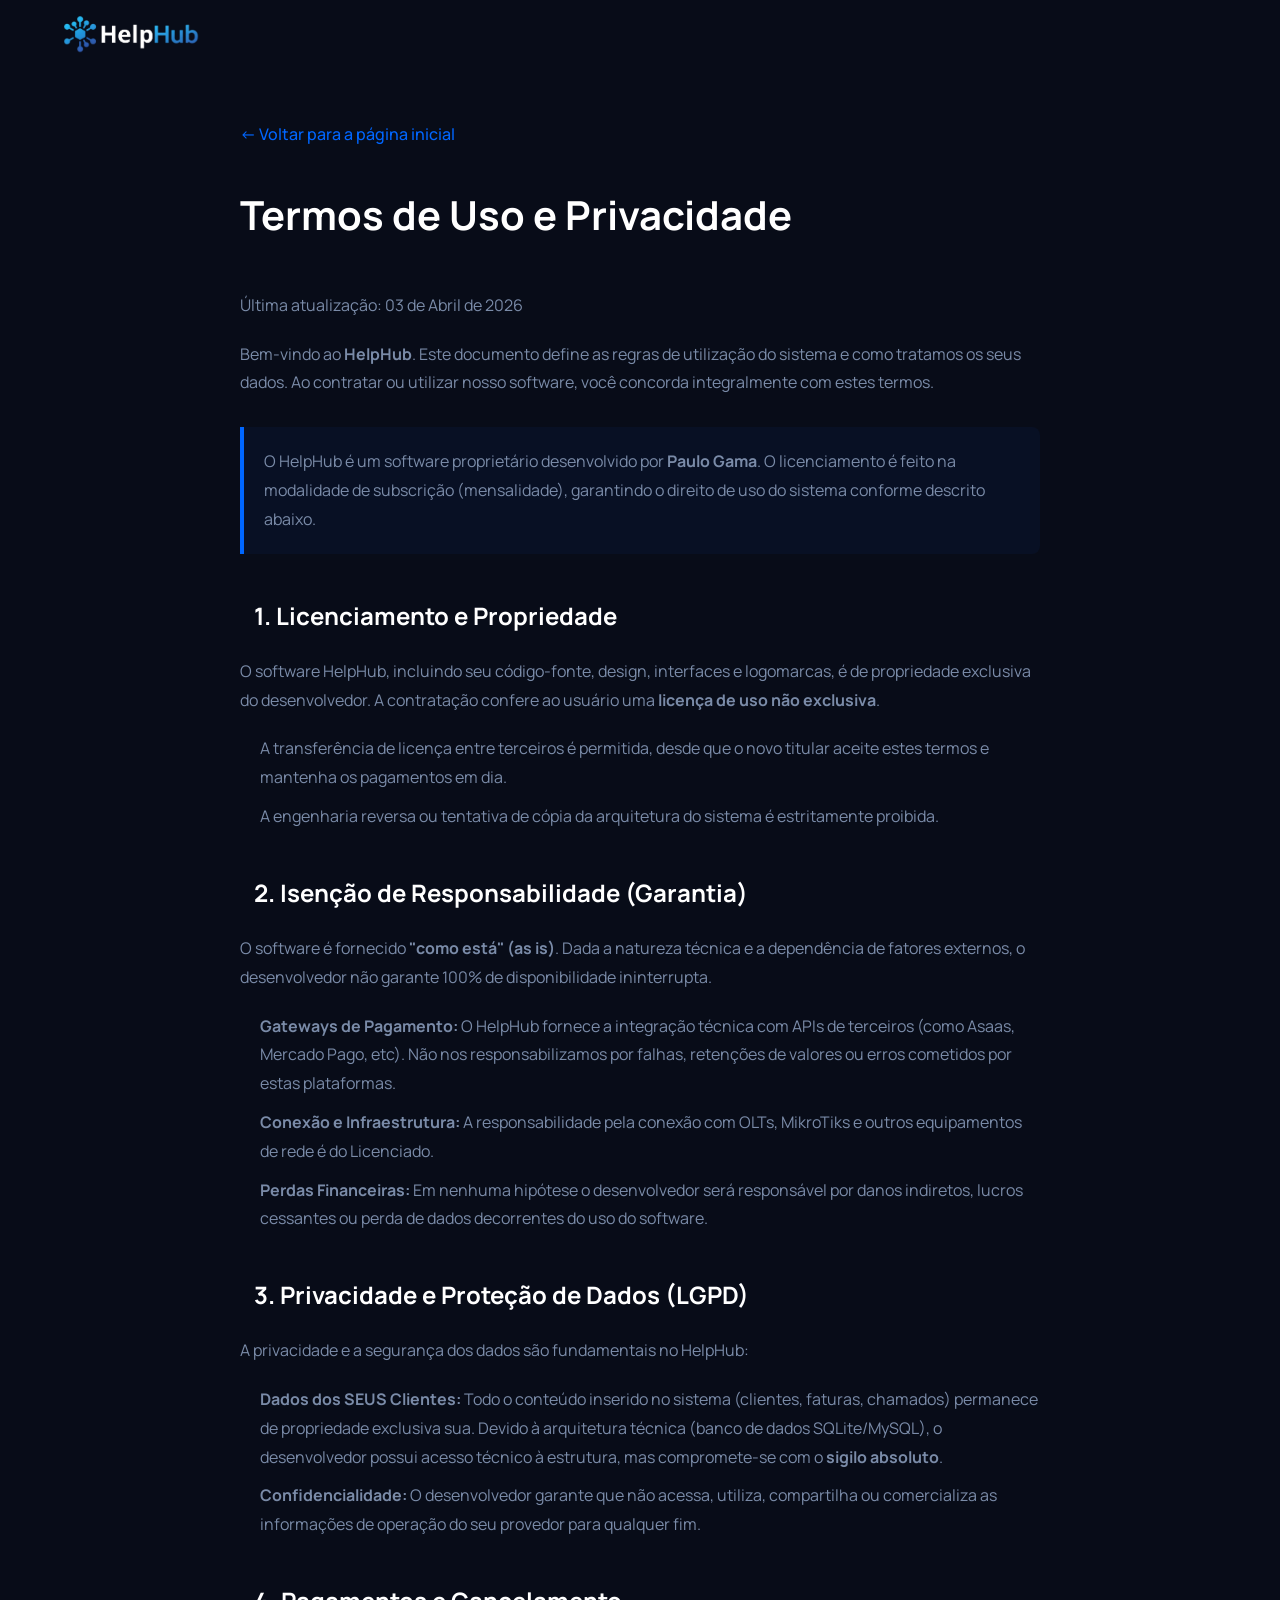
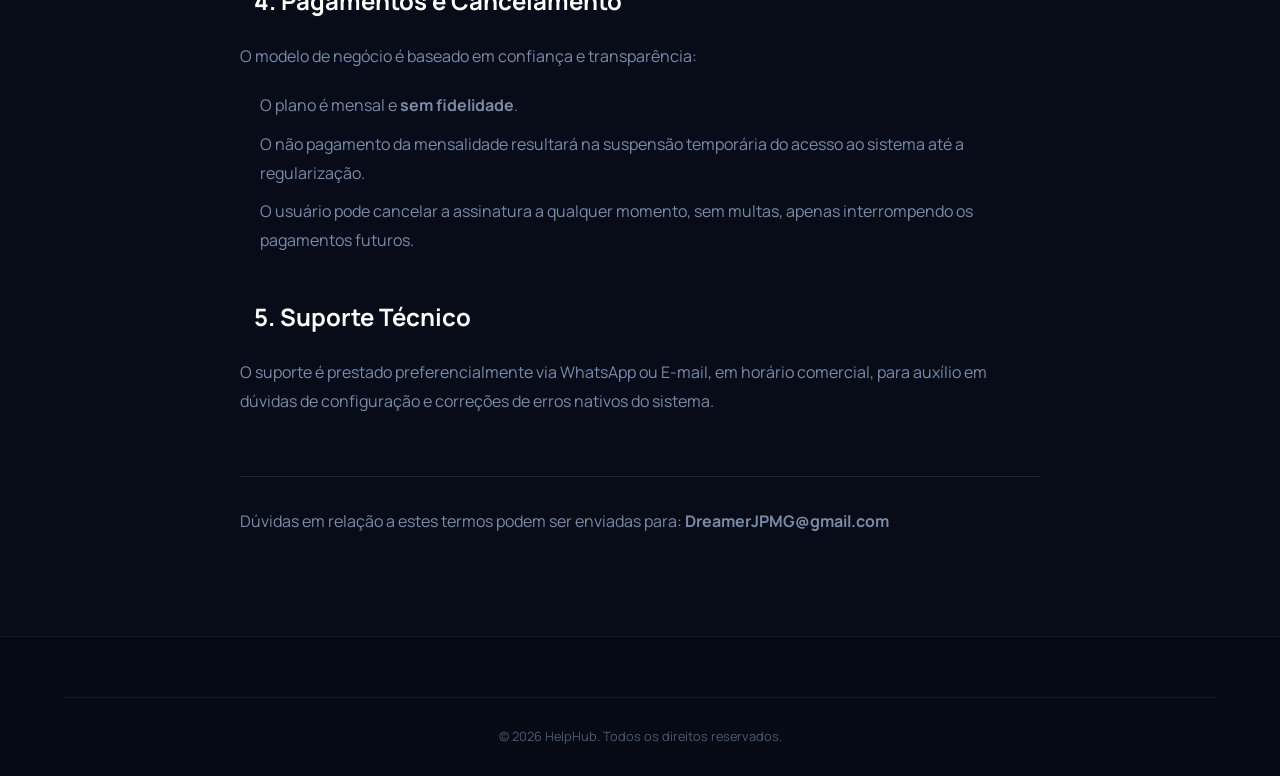
==== termos.html @ f1578834 "Termos de uso e compra" ====
<!DOCTYPE html>
<html lang="pt-BR">

<head>
    <meta charset="UTF-8">
    <meta name="viewport" content="width=device-width, initial-scale=1.0">
    <title>Termos de Uso e Privacidade | HelpHub</title>
    <link rel="icon" type="image/webp" href="assets/img/logo_icone.webp">
    <link rel="stylesheet" href="css/style.css">
    <style>
        .terms-content {
            padding: 120px 0 80px;
            max-width: 800px;
            margin: 0 auto;
            color: var(--text-secondary);
            line-height: 1.8;
        }

        .terms-content h1 {
            color: var(--text-primary);
            margin-bottom: 40px;
            font-size: 2.5rem;
        }

        .terms-content h2 {
            color: var(--text-primary);
            margin: 40px 0 20px;
            font-size: 1.5rem;
            display: flex;
            align-items: center;
            gap: 10px;
        }

        .terms-content h2::before {
            content: "";
            width: 4px;
            height: 24px;
            background: var(--gradient-primary);
            border-radius: 2px;
        }

        .terms-content p {
            margin-bottom: 20px;
        }

        .terms-content ul {
            margin-bottom: 20px;
            padding-left: 20px;
        }

        .terms-content li {
            margin-bottom: 10px;
        }

        .back-link {
            display: inline-flex;
            align-items: center;
            gap: 8px;
            color: var(--accent);
            text-decoration: none;
            margin-bottom: 30px;
            font-weight: 500;
            transition: gap 0.3s;
        }

        .back-link:hover {
            gap: 12px;
        }

        .highlight-box {
            background: rgba(0, 102, 255, 0.05);
            border-left: 4px solid var(--accent);
            padding: 20px;
            border-radius: 0 8px 8px 0;
            margin: 30px 0;
        }
    </style>
</head>

<body>
    <nav class="navbar">
        <div class="container">
            <a href="index.html" class="navbar-logo">
                <img src="assets/img/logo_light.webp" alt="HelpHub" width="140" height="40">
            </a>
        </div>
    </nav>

    <div class="container">
        <div class="terms-content">
            <a href="index.html" class="back-link">← Voltar para a página inicial</a>

            <h1>Termos de Uso e Privacidade</h1>

            <p>Última atualização: 03 de Abril de 2026</p>

            <p>Bem-vindo ao <strong>HelpHub</strong>. Este documento define as regras de utilização do sistema e como
                tratamos os seus dados. Ao contratar ou utilizar nosso software, você concorda integralmente com estes
                termos.</p>

            <div class="highlight-box">
                O HelpHub é um software proprietário desenvolvido por <strong>Paulo Gama</strong>. O licenciamento é
                feito na modalidade de subscrição (mensalidade), garantindo o direito de uso do sistema conforme
                descrito abaixo.
            </div>

            <h2>1. Licenciamento e Propriedade</h2>
            <p>O software HelpHub, incluindo seu código-fonte, design, interfaces e logomarcas, é de propriedade
                exclusiva do desenvolvedor. A contratação confere ao usuário uma <strong>licença de uso não
                    exclusiva</strong>.</p>
            <ul>
                <li>A transferência de licença entre terceiros é permitida, desde que o novo titular aceite estes termos
                    e mantenha os pagamentos em dia.</li>
                <li>A engenharia reversa ou tentativa de cópia da arquitetura do sistema é estritamente proibida.</li>
            </ul>

            <h2>2. Isenção de Responsabilidade (Garantia)</h2>
            <p>O software é fornecido <strong>"como está" (as is)</strong>. Dada a natureza técnica e a dependência de
                fatores externos, o desenvolvedor não garante 100% de disponibilidade ininterrupta.</p>
            <ul>
                <li><strong>Gateways de Pagamento:</strong> O HelpHub fornece a integração técnica com APIs de terceiros
                    (como Asaas, Mercado Pago, etc). Não nos responsabilizamos por falhas, retenções de valores ou erros
                    cometidos por estas plataformas.</li>
                <li><strong>Conexão e Infraestrutura:</strong> A responsabilidade pela conexão com OLTs, MikroTiks e
                    outros equipamentos de rede é do Licenciado.</li>
                <li><strong>Perdas Financeiras:</strong> Em nenhuma hipótese o desenvolvedor será responsável por danos
                    indiretos, lucros cessantes ou perda de dados decorrentes do uso do software.</li>
            </ul>

            <h2>3. Privacidade e Proteção de Dados (LGPD)</h2>
            <p>A privacidade e a segurança dos dados são fundamentais no HelpHub:</p>
            <ul>
                <li><strong>Dados dos SEUS Clientes:</strong> Todo o conteúdo inserido no sistema (clientes, faturas, chamados) permanece de propriedade exclusiva sua. Devido à arquitetura técnica (banco de dados SQLite/MySQL), o desenvolvedor possui acesso técnico à estrutura, mas compromete-se com o <strong>sigilo absoluto</strong>.</li>
                <li><strong>Confidencialidade:</strong> O desenvolvedor garante que não acessa, utiliza, compartilha ou comercializa as informações de operação do seu provedor para qualquer fim.</li>
            </ul>

            <h2>4. Pagamentos e Cancelamento</h2>
            <p>O modelo de negócio é baseado em confiança e transparência:</p>
            <ul>
                <li>O plano é mensal e <strong>sem fidelidade</strong>.</li>
                <li>O não pagamento da mensalidade resultará na suspensão temporária do acesso ao sistema até a
                    regularização.</li>
                <li>O usuário pode cancelar a assinatura a qualquer momento, sem multas, apenas interrompendo os
                    pagamentos futuros.</li>
            </ul>

            <h2>5. Suporte Técnico</h2>
            <p>O suporte é prestado preferencialmente via WhatsApp ou E-mail, em horário comercial, para auxílio em
                dúvidas de configuração e correções de erros nativos do sistema.</p>

            <div style="margin-top: 60px; padding-top: 30px; border-top: 1px solid rgba(255,255,255,0.1);">
                <p>Dúvidas em relação a estes termos podem ser enviadas para: <strong>DreamerJPMG@gmail.com</strong></p>
            </div>
        </div>
    </div>

    <footer class="site-footer">
        <div class="container">
            <div class="footer-bottom">
                <p>&copy; 2026 HelpHub. Todos os direitos reservados.</p>
            </div>
        </div>
    </footer>
</body>

</html>
---- css/style.css ----
/* ═══════════════════════════════════════════════════════════
   HelpHub ISP | Site de Vendas
   Dark Premium · Glassmorphism · Animações 
   ═══════════════════════════════════════════════════════════ */

/* ── Google Fonts ── */
@import url('https://fonts.googleapis.com/css2?family=JetBrains+Mono:wght@400;600&family=Manrope:wght@300;400;500;600;700&family=Outfit:wght@400;500;600;700;800;900&display=swap');

/* ── CSS Variables ── */
:root {
    --bg-primary: #080C18;
    --bg-secondary: #0D1426;
    --bg-card: rgba(13, 20, 38, 0.6);
    --bg-card-solid: #0F1A30;
    --accent: #0066FF;
    --accent-glow: rgba(0, 102, 255, 0.25);
    --accent-secondary: #00E5A0;
    --accent-secondary-glow: rgba(0, 229, 160, 0.2);
    --text-primary: #FFFFFF;
    --text-secondary: #7A8BA8;
    --text-muted: #4A5B73;
    --border-glass: rgba(255, 255, 255, 0.06);
    --border-hover: rgba(0, 102, 255, 0.4);
    --gradient-hero: linear-gradient(135deg, #080C18 0%, #0A1628 40%, #0D1C3A 100%);
    --gradient-accent: linear-gradient(135deg, #0066FF, #00B4FF);
    --gradient-green: linear-gradient(135deg, #00E5A0, #00C9DB);
    --glass-blur: blur(16px);
    --radius-sm: 8px;
    --radius-md: 12px;
    --radius-lg: 20px;
    --radius-xl: 28px;
    --shadow-card: 0 4px 30px rgba(0, 0, 0, 0.3);
    --shadow-glow: 0 0 40px rgba(0, 102, 255, 0.15);
    --font-display: 'Outfit', sans-serif;
    --font-body: 'Manrope', sans-serif;
    --font-mono: 'JetBrains Mono', monospace;
    --transition: 0.3s cubic-bezier(0.4, 0, 0.2, 1);
    --transition-bounce: 0.4s cubic-bezier(0.34, 1.56, 0.64, 1);
}

/* ── Reset ── */
*,
*::before,
*::after {
    margin: 0;
    padding: 0;
    box-sizing: border-box;
}

html {
    scroll-behavior: smooth;
    font-size: 16px;
    scroll-padding-top: 20px;
    overflow-x: hidden;
    width: 100%;
}

body {
    font-family: var(--font-body);
    background: var(--bg-primary);
    color: var(--text-primary);
    line-height: 1.6;
    overflow-x: hidden;
    width: 100%;
    -webkit-font-smoothing: antialiased;
    -moz-osx-font-smoothing: grayscale;
}

a {
    text-decoration: none;
    color: inherit;
}

img {
    max-width: 100%;
    height: auto;
    display: block;
}

ul,
ol {
    list-style: none;
}

/* ── Utility ── */
.container {
    width: 100%;
    max-width: 1200px;
    margin: 0 auto;
    padding: 0 24px;
}

.section-eyebrow {
    font-family: var(--font-mono);
    font-size: 0.8rem;
    font-weight: 600;
    color: var(--accent);
    text-transform: uppercase;
    letter-spacing: 0.15em;
    margin-bottom: 12px;
    display: flex;
    align-items: center;
    gap: 10px;
}

.section-eyebrow::before {
    content: '';
    width: 24px;
    height: 2px;
    background: var(--gradient-accent);
    border-radius: 2px;
}

.section-title {
    font-family: var(--font-display);
    font-size: clamp(2rem, 4vw, 3rem);
    font-weight: 800;
    line-height: 1.15;
    letter-spacing: -0.03em;
    margin-bottom: 16px;
}

.section-subtitle {
    font-size: 1.1rem;
    color: var(--text-secondary);
    max-width: 600px;
    line-height: 1.7;
}

.section-header {
    text-align: center;
    margin-bottom: 64px;
}

.section-header .section-eyebrow {
    justify-content: center;
}

.section-header .section-subtitle {
    margin: 0 auto;
}

.gradient-text {
    background: var(--gradient-accent);
    -webkit-background-clip: text;
    -webkit-text-fill-color: transparent;
    background-clip: text;
}

.gradient-text-green {
    background: var(--gradient-green);
    -webkit-background-clip: text;
    -webkit-text-fill-color: transparent;
    background-clip: text;
}

/* ── Scroll Reveal ── */
.reveal {
    opacity: 0;
    transform: translateY(40px);
    transition: opacity 0.8s cubic-bezier(0.4, 0, 0.2, 1), transform 0.8s cubic-bezier(0.4, 0, 0.2, 1);
}

.reveal.is-visible {
    opacity: 1;
    transform: translateY(0);
}

.reveal-delay-1 {
    transition-delay: 0.1s;
}

.reveal-delay-2 {
    transition-delay: 0.2s;
}

.reveal-delay-3 {
    transition-delay: 0.3s;
}

.reveal-delay-4 {
    transition-delay: 0.4s;
}

.reveal-delay-5 {
    transition-delay: 0.5s;
}

.reveal-delay-6 {
    transition-delay: 0.6s;
}

.reveal-delay-7 {
    transition-delay: 0.7s;
}

.reveal-delay-8 {
    transition-delay: 0.8s;
}

/* ══════════════════════════════════════════════════
   NAVBAR
   ══════════════════════════════════════════════════ */
.navbar {
    position: fixed;
    top: 0;
    left: 0;
    width: 100%;
    z-index: 1000;
    padding: 16px 0;
    transition: var(--transition);
}

.navbar.is-scrolled {
    background: rgba(8, 12, 24, 0.75);
    backdrop-filter: var(--glass-blur);
    -webkit-backdrop-filter: var(--glass-blur);
    border-bottom: 1px solid var(--border-glass);
    padding: 10px 0;
}

.navbar .container {
    display: flex;
    align-items: center;
    justify-content: space-between;
}

.navbar-logo img {
    height: 36px;
    width: auto;
}

.navbar-links {
    display: flex;
    align-items: center;
    gap: 32px;
}

.navbar-links a {
    font-size: 0.9rem;
    font-weight: 500;
    color: var(--text-secondary);
    transition: color var(--transition);
    position: relative;
}

.navbar-links a::after {
    content: '';
    position: absolute;
    bottom: -4px;
    left: 0;
    width: 0;
    height: 2px;
    background: var(--gradient-accent);
    border-radius: 2px;
    transition: width var(--transition);
}

.navbar-links a:hover {
    color: var(--text-primary);
}

.navbar-links a:hover::after {
    width: 100%;
}

.navbar-cta {
    display: flex;
    align-items: center;
    gap: 10px;
    padding: 10px 22px;
    border-radius: 50px;
    font-size: 0.88rem;
    font-weight: 600;
    background: var(--gradient-accent);
    color: #fff !important;
    transition: transform var(--transition), box-shadow var(--transition);
    box-shadow: 0 4px 20px var(--accent-glow);
}

.navbar-cta::after {
    display: none !important;
}

.navbar-cta:hover {
    transform: translateY(-2px);
    box-shadow: 0 6px 30px var(--accent-glow);
    color: #fff !important;
}

.navbar-cta svg {
    width: 18px;
    height: 18px;
    fill: currentColor;
}

/* Hamburger */
.navbar-hamburger {
    display: none;
    flex-direction: column;
    gap: 5px;
    cursor: pointer;
    padding: 4px;
    z-index: 1001;
}

.navbar-hamburger span {
    width: 24px;
    height: 2px;
    background: var(--text-primary);
    border-radius: 2px;
    transition: var(--transition);
}

.navbar-hamburger.is-active span:nth-child(1) {
    transform: rotate(45deg) translate(5px, 5px);
}

.navbar-hamburger.is-active span:nth-child(2) {
    opacity: 0;
}

.navbar-hamburger.is-active span:nth-child(3) {
    transform: rotate(-45deg) translate(5px, -5px);
}

/* ══════════════════════════════════════════════════
   HERO
   ══════════════════════════════════════════════════ */
.hero {
    position: relative;
    min-height: 100vh;
    display: flex;
    align-items: center;
    background: var(--gradient-hero);
    overflow: hidden;
    padding: 120px 0 80px;
}

/* Animated gradient orbs */
.hero::before,
.hero::after {
    content: '';
    position: absolute;
    border-radius: 50%;
    filter: blur(120px);
    opacity: 0.3;
    animation: orbFloat 15s ease-in-out infinite;
}

.hero::before {
    width: 600px;
    height: 600px;
    background: var(--accent);
    top: -200px;
    right: -200px;
    animation-delay: 0s;
}

.hero::after {
    width: 400px;
    height: 400px;
    background: var(--accent-secondary);
    bottom: -100px;
    left: -100px;
    animation-delay: -7s;
}

@keyframes orbFloat {

    0%,
    100% {
        transform: translate(0, 0) scale(1);
    }

    33% {
        transform: translate(30px, -40px) scale(1.05);
    }

    66% {
        transform: translate(-20px, 20px) scale(0.95);
    }
}

/* Particles canvas */
#particles-canvas {
    position: absolute;
    top: 0;
    left: 0;
    width: 100%;
    height: 100%;
    z-index: 1;
    pointer-events: none;
}

.hero .container {
    position: relative;
    z-index: 2;
    display: grid;
    grid-template-columns: 1fr 1fr;
    gap: 60px;
    align-items: center;
}

.hero-content {
    max-width: 600px;
}

.hero-badge {
    display: inline-flex;
    align-items: center;
    gap: 8px;
    padding: 6px 16px;
    border-radius: 50px;
    background: rgba(0, 102, 255, 0.1);
    border: 1px solid rgba(0, 102, 255, 0.2);
    font-family: var(--font-mono);
    font-size: 0.75rem;
    font-weight: 600;
    color: var(--accent);
    margin-bottom: 24px;
}

.hero-badge .dot {
    width: 6px;
    height: 6px;
    border-radius: 50%;
    background: var(--accent-secondary);
    animation: pulse 2s ease-in-out infinite;
}

@keyframes pulse {

    0%,
    100% {
        opacity: 1;
        transform: scale(1);
    }

    50% {
        opacity: 0.5;
        transform: scale(1.5);
    }
}

.hero h1 {
    font-family: var(--font-display);
    font-size: clamp(2.4rem, 5vw, 3.6rem);
    font-weight: 900;
    line-height: 1.1;
    letter-spacing: -0.04em;
    margin-bottom: 20px;
}

.hero-typed-wrapper {
    display: block;
    min-height: 1.2em;
}

#typed-target {
    background: var(--gradient-accent);
    -webkit-background-clip: text;
    -webkit-text-fill-color: transparent;
    background-clip: text;
}

#typed-target::after {
    content: '|';
    -webkit-text-fill-color: var(--accent);
    animation: blink 0.8s step-end infinite;
    margin-left: 2px;
}

@keyframes blink {
    50% {
        opacity: 0;
    }
}

.hero-description {
    font-size: 1.1rem;
    color: var(--text-secondary);
    line-height: 1.8;
    margin-bottom: 36px;
    max-width: 520px;
}

.hero-buttons {
    display: flex;
    gap: 16px;
    flex-wrap: wrap;
}

.btn-primary {
    display: inline-flex;
    align-items: center;
    gap: 10px;
    padding: 14px 32px;
    border-radius: 50px;
    font-size: 0.95rem;
    font-weight: 700;
    background: var(--gradient-accent);
    color: #fff;
    transition: transform var(--transition), box-shadow var(--transition);
    box-shadow: 0 4px 25px var(--accent-glow);
    border: none;
    cursor: pointer;
}

.btn-primary:hover {
    transform: translateY(-3px);
    box-shadow: 0 8px 40px var(--accent-glow);
}

.btn-primary svg {
    width: 20px;
    height: 20px;
    fill: currentColor;
}

.btn-secondary {
    display: inline-flex;
    align-items: center;
    gap: 10px;
    padding: 14px 32px;
    border-radius: 50px;
    font-size: 0.95rem;
    font-weight: 600;
    background: rgba(255, 255, 255, 0.05);
    color: var(--text-primary);
    border: 1px solid var(--border-glass);
    transition: var(--transition);
    cursor: pointer;
    backdrop-filter: blur(10px);
}

.btn-secondary:hover {
    background: rgba(255, 255, 255, 0.1);
    border-color: rgba(255, 255, 255, 0.15);
    transform: translateY(-2px);
}

.btn-secondary svg {
    width: 18px;
    height: 18px;
}

/* Hero Mockup */
.hero-mockup {
    position: relative;
    perspective: 1200px;
}

.mockup-browser {
    background: var(--bg-card-solid);
    border-radius: var(--radius-lg);
    border: 1px solid var(--border-glass);
    overflow: hidden;
    box-shadow: var(--shadow-card), var(--shadow-glow);
    animation: floatMockup 6s ease-in-out infinite;
    transform: rotateY(-5deg) rotateX(2deg);
}

@keyframes floatMockup {

    0%,
    100% {
        transform: rotateY(-5deg) rotateX(2deg) translateY(0);
    }

    50% {
        transform: rotateY(-3deg) rotateX(1deg) translateY(-12px);
    }
}

.mockup-browser-bar {
    display: flex;
    align-items: center;
    gap: 8px;
    padding: 14px 18px;
    background: rgba(255, 255, 255, 0.03);
    border-bottom: 1px solid var(--border-glass);
}

.mockup-browser-bar .dot {
    width: 10px;
    height: 10px;
    border-radius: 50%;
}

.mockup-browser-bar .dot:nth-child(1) {
    background: #FF5F57;
}

.mockup-browser-bar .dot:nth-child(2) {
    background: #FEBC2E;
}

.mockup-browser-bar .dot:nth-child(3) {
    background: #28C840;
}

.mockup-browser-bar .url-bar {
    flex: 1;
    margin-left: 12px;
    padding: 6px 14px;
    background: rgba(255, 255, 255, 0.05);
    border-radius: 6px;
    font-family: var(--font-mono);
    font-size: 0.75rem;
    color: var(--text-muted);
}

.mockup-browser-body {
    background: var(--bg-secondary);
    display: flex;
    align-items: center;
    justify-content: center;
    color: var(--text-muted);
    font-size: 0.9rem;
    position: relative;
    overflow: hidden;
}

.mockup-browser-body img {
    width: 100%;
    height: auto;
    object-fit: contain;
}

.mockup-placeholder {
    display: flex;
    flex-direction: column;
    align-items: center;
    gap: 12px;
    color: var(--text-muted);
}

.mockup-placeholder svg {
    width: 48px;
    height: 48px;
    opacity: 0.3;
}

.mockup-placeholder span {
    font-size: 0.85rem;
    opacity: 0.5;
}

/* Hero stats bar */
.hero-stats {
    display: flex;
    gap: 40px;
    margin-top: 48px;
    padding-top: 28px;
    border-top: 1px solid var(--border-glass);
}

.hero-stat {
    display: flex;
    flex-direction: column;
}

.hero-stat .number {
    font-family: var(--font-display);
    font-size: 1.6rem;
    font-weight: 800;
    background: var(--gradient-accent);
    -webkit-background-clip: text;
    -webkit-text-fill-color: transparent;
    background-clip: text;
}

.hero-stat .label {
    font-size: 0.8rem;
    color: var(--text-muted);
    margin-top: 2px;
}

/* ══════════════════════════════════════════════════
   SECTION: DORES
   ══════════════════════════════════════════════════ */
.pain-section {
    padding: 120px 0;
    position: relative;
}

.pain-grid {
    display: grid;
    grid-template-columns: repeat(3, 1fr);
    gap: 20px;
    margin-top: 48px;
}

.pain-card {
    background: var(--bg-card);
    backdrop-filter: var(--glass-blur);
    -webkit-backdrop-filter: var(--glass-blur);
    border: 1px solid var(--border-glass);
    border-radius: var(--radius-lg);
    padding: 32px 28px;
    transition: var(--transition);
    position: relative;
    overflow: hidden;
}

.pain-card::before {
    content: '';
    position: absolute;
    top: 0;
    left: 0;
    right: 0;
    height: 3px;
    background: linear-gradient(90deg, #ef4444, #f97316);
    opacity: 0;
    transition: opacity var(--transition);
}

.pain-card:hover {
    border-color: rgba(239, 68, 68, 0.3);
    transform: translateY(-4px);
    box-shadow: 0 8px 30px rgba(239, 68, 68, 0.1);
}

.pain-card:hover::before {
    opacity: 1;
}

.pain-card-number {
    font-family: var(--font-display);
    font-size: 3rem;
    font-weight: 900;
    color: rgba(255, 255, 255, 0.04);
    position: absolute;
    top: 12px;
    right: 20px;
    line-height: 1;
}

.pain-card-icon {
    width: 48px;
    height: 48px;
    border-radius: var(--radius-md);
    background: rgba(239, 68, 68, 0.1);
    display: flex;
    align-items: center;
    justify-content: center;
    margin-bottom: 16px;
    font-size: 1.3rem;
    color: #ef4444;
}

.pain-card h3 {
    font-family: var(--font-display);
    font-size: 1.1rem;
    font-weight: 700;
    margin-bottom: 8px;
}

.pain-card p {
    font-size: 0.9rem;
    color: var(--text-secondary);
    line-height: 1.6;
}

/* ══════════════════════════════════════════════════
   SECTION: FEATURES
   ══════════════════════════════════════════════════ */
.features-section {
    padding: 120px 0;
    position: relative;
    background: var(--bg-secondary);
}

.features-section::before {
    content: '';
    position: absolute;
    top: 0;
    left: 50%;
    transform: translateX(-50%);
    width: 800px;
    height: 800px;
    background: radial-gradient(circle, rgba(0, 102, 255, 0.06) 0%, transparent 70%);
    pointer-events: none;
}

.features-grid {
    display: grid;
    grid-template-columns: repeat(4, 1fr);
    gap: 20px;
}

.feature-card {
    background: var(--bg-card);
    backdrop-filter: var(--glass-blur);
    -webkit-backdrop-filter: var(--glass-blur);
    border: 1px solid var(--border-glass);
    border-radius: var(--radius-lg);
    padding: 32px 24px;
    transition: var(--transition);
    position: relative;
    overflow: hidden;
}

.feature-card::after {
    content: '';
    position: absolute;
    inset: 0;
    border-radius: var(--radius-lg);
    padding: 1px;
    background: linear-gradient(135deg, rgba(0, 102, 255, 0.3), transparent 60%);
    mask: linear-gradient(#fff 0 0) content-box, linear-gradient(#fff 0 0);
    -webkit-mask: linear-gradient(#fff 0 0) content-box, linear-gradient(#fff 0 0);
    mask-composite: exclude;
    -webkit-mask-composite: xor;
    opacity: 0;
    transition: opacity var(--transition);
    pointer-events: none;
}

.feature-card:hover {
    transform: translateY(-4px);
    border-color: var(--border-hover);
    box-shadow: var(--shadow-glow);
}

.feature-card:hover::after {
    opacity: 1;
}

.feature-icon {
    width: 52px;
    height: 52px;
    border-radius: var(--radius-md);
    display: flex;
    align-items: center;
    justify-content: center;
    margin-bottom: 20px;
    font-size: 1.4rem;
}

.feature-icon.blue {
    background: rgba(0, 102, 255, 0.12);
    color: var(--accent);
}

.feature-icon.green {
    background: rgba(0, 229, 160, 0.12);
    color: var(--accent-secondary);
}

.feature-icon.purple {
    background: rgba(139, 92, 246, 0.12);
    color: #8B5CF6;
}

.feature-icon.orange {
    background: rgba(249, 115, 22, 0.12);
    color: #F97316;
}

.feature-icon.cyan {
    background: rgba(0, 201, 219, 0.12);
    color: #00C9DB;
}

.feature-icon.pink {
    background: rgba(236, 72, 153, 0.12);
    color: #EC4899;
}

.feature-icon.yellow {
    background: rgba(234, 179, 8, 0.12);
    color: #EAB308;
}

.feature-icon.red {
    background: rgba(239, 68, 68, 0.12);
    color: #EF4444;
}

.feature-card h3 {
    font-family: var(--font-display);
    font-size: 1.05rem;
    font-weight: 700;
    margin-bottom: 8px;
}

.feature-card p {
    font-size: 0.88rem;
    color: var(--text-secondary);
    line-height: 1.6;
}

/* ══════════════════════════════════════════════════
   SECTION: SCREENSHOTS
   ══════════════════════════════════════════════════ */
.screenshots-section {
    padding: 120px 0;
    position: relative;
}

.screenshots-tabs {
    display: flex;
    gap: 8px;
    justify-content: center;
    margin-bottom: 48px;
    flex-wrap: wrap;
}

.screenshot-tab {
    padding: 10px 24px;
    border-radius: 50px;
    font-size: 0.88rem;
    font-weight: 600;
    color: var(--text-secondary);
    background: rgba(255, 255, 255, 0.04);
    border: 1px solid var(--border-glass);
    cursor: pointer;
    transition: var(--transition);
}

.screenshot-tab:hover {
    color: var(--text-primary);
    border-color: rgba(255, 255, 255, 0.1);
}

.screenshot-tab.is-active {
    background: var(--gradient-accent);
    color: #fff;
    border-color: transparent;
    box-shadow: 0 4px 20px var(--accent-glow);
}

.screenshot-display {
    max-width: 960px;
    margin: 0 auto;
}

.screenshot-mockup {
    background: var(--bg-card-solid);
    border-radius: var(--radius-xl);
    border: 1px solid var(--border-glass);
    overflow: hidden;
    box-shadow: var(--shadow-card), var(--shadow-glow);
}

.screenshot-bar {
    display: flex;
    align-items: center;
    gap: 8px;
    padding: 14px 18px;
    background: rgba(255, 255, 255, 0.03);
    border-bottom: 1px solid var(--border-glass);
}

.screenshot-bar .dot {
    width: 10px;
    height: 10px;
    border-radius: 50%;
}

.screenshot-bar .dot:nth-child(1) {
    background: #FF5F57;
}

.screenshot-bar .dot:nth-child(2) {
    background: #FEBC2E;
}

.screenshot-bar .dot:nth-child(3) {
    background: #28C840;
}

.screenshot-body {
    background: var(--bg-secondary);
    display: flex;
    align-items: center;
    justify-content: center;
    position: relative;
    overflow: hidden;
}

.screenshot-body img {
    width: 100%;
    height: auto;
    object-fit: contain;
    display: none;
}

.screenshot-body img.is-active {
    display: block;
    animation: screenshotFade 0.5s ease;
}

@keyframes screenshotFade {
    from {
        opacity: 0;
        transform: scale(0.98);
    }

    to {
        opacity: 1;
        transform: scale(1);
    }
}

.screenshot-placeholder {
    display: flex;
    flex-direction: column;
    align-items: center;
    gap: 16px;
    color: var(--text-muted);
}

.screenshot-placeholder svg {
    width: 64px;
    height: 64px;
    opacity: 0.15;
}

.screenshot-placeholder span {
    font-size: 0.9rem;
    opacity: 0.4;
}

.screenshot-caption {
    text-align: center;
    margin-top: 20px;
    font-size: 0.9rem;
    color: var(--text-secondary);
}

/* ══════════════════════════════════════════════════
   SECTION: COMPARAÇÃO
   ══════════════════════════════════════════════════ */
.comparison-section {
    padding: 120px 0;
    background: var(--bg-secondary);
    position: relative;
}

.comparison-table-wrapper {
    max-width: 800px;
    margin: 0 auto;
    background: var(--bg-card);
    backdrop-filter: var(--glass-blur);
    border: 1px solid var(--border-glass);
    border-radius: var(--radius-xl);
    overflow: hidden;
    box-shadow: var(--shadow-card);
}

.comparison-table {
    width: 100%;
    border-collapse: collapse;
}

.comparison-table thead th {
    padding: 20px 24px;
    font-family: var(--font-display);
    font-size: 0.95rem;
    font-weight: 700;
    text-align: left;
    border-bottom: 1px solid var(--border-glass);
}

.comparison-table thead th:nth-child(2) {
    color: var(--text-muted);
}

.comparison-table thead th:nth-child(3) {
    color: var(--accent);
}

.comparison-table tbody td {
    padding: 16px 24px;
    font-size: 0.9rem;
    border-bottom: 1px solid rgba(255, 255, 255, 0.03);
    vertical-align: middle;
}

.comparison-table tbody tr:last-child td {
    border-bottom: none;
}

.comparison-table tbody td:first-child {
    font-weight: 600;
    color: var(--text-primary);
}

.comparison-table tbody td:nth-child(2) {
    color: var(--text-muted);
}

.comparison-table tbody td:nth-child(3) {
    color: var(--accent-secondary);
    font-weight: 600;
}

.comparison-check {
    color: var(--accent-secondary);
    font-size: 1.1rem;
}

.comparison-cross {
    color: #ef4444;
    font-size: 1.1rem;
}

/* ══════════════════════════════════════════════════
   SECTION: PREÇO
   ══════════════════════════════════════════════════ */
.pricing-section {
    padding: 120px 0;
    position: relative;
}

.pricing-section::before {
    content: '';
    position: absolute;
    top: 50%;
    left: 50%;
    transform: translate(-50%, -50%);
    width: 600px;
    height: 600px;
    background: radial-gradient(circle, rgba(0, 102, 255, 0.08) 0%, transparent 70%);
    pointer-events: none;
}

.pricing-card {
    max-width: 520px;
    margin: 0 auto;
    background: var(--bg-card);
    backdrop-filter: var(--glass-blur);
    -webkit-backdrop-filter: var(--glass-blur);
    border: 1px solid var(--border-hover);
    border-radius: var(--radius-xl);
    padding: 48px 40px;
    text-align: center;
    position: relative;
    overflow: hidden;
    box-shadow: var(--shadow-card), var(--shadow-glow);
}

.pricing-card::before {
    content: '';
    position: absolute;
    top: 0;
    left: 0;
    right: 0;
    height: 3px;
    background: var(--gradient-accent);
}

.pricing-badge {
    display: inline-flex;
    align-items: center;
    gap: 6px;
    padding: 6px 16px;
    border-radius: 50px;
    background: rgba(0, 229, 160, 0.1);
    border: 1px solid rgba(0, 229, 160, 0.2);
    font-family: var(--font-mono);
    font-size: 0.75rem;
    font-weight: 700;
    color: var(--accent-secondary);
    text-transform: uppercase;
    letter-spacing: 0.1em;
    margin-bottom: 24px;
}

.pricing-name {
    font-family: var(--font-display);
    font-size: 1.8rem;
    font-weight: 800;
    margin-bottom: 8px;
}

.pricing-price {
    margin: 24px 0;
}

.pricing-price .currency {
    font-size: 1.4rem;
    font-weight: 700;
    color: var(--text-secondary);
    vertical-align: top;
    line-height: 1;
}

.pricing-price .value {
    font-family: var(--font-display);
    font-size: 4rem;
    font-weight: 900;
    line-height: 1;
    background: var(--gradient-accent);
    -webkit-background-clip: text;
    -webkit-text-fill-color: transparent;
    background-clip: text;
}

.pricing-price .period {
    font-size: 1rem;
    color: var(--text-muted);
    margin-left: 4px;
}

.pricing-features {
    text-align: left;
    margin: 32px 0;
    display: flex;
    flex-direction: column;
    gap: 12px;
}

.pricing-feature {
    display: flex;
    align-items: center;
    gap: 12px;
    font-size: 0.92rem;
    color: var(--text-secondary);
}

.pricing-feature .check {
    width: 20px;
    height: 20px;
    border-radius: 50%;
    background: rgba(0, 229, 160, 0.12);
    display: flex;
    align-items: center;
    justify-content: center;
    color: var(--accent-secondary);
    font-size: 0.7rem;
    flex-shrink: 0;
}

.pricing-cta {
    width: 100%;
    padding: 16px 32px;
    border-radius: 50px;
    font-size: 1rem;
    font-weight: 700;
    background: var(--gradient-accent);
    color: #fff;
    border: none;
    cursor: pointer;
    transition: var(--transition);
    box-shadow: 0 4px 25px var(--accent-glow);
    display: inline-flex;
    align-items: center;
    justify-content: center;
    gap: 10px;
}

.pricing-cta:hover {
    transform: translateY(-3px);
    box-shadow: 0 8px 40px var(--accent-glow);
}

.pricing-cta svg {
    width: 20px;
    height: 20px;
    fill: currentColor;
}

.pricing-note {
    margin-top: 16px;
    font-size: 0.82rem;
    color: var(--text-muted);
    font-style: italic;
}

/* ══════════════════════════════════════════════════
   SECTION: CTA FINAL
   ══════════════════════════════════════════════════ */
.cta-section {
    padding: 120px 0;
    position: relative;
    overflow: hidden;
}

.cta-section::before {
    content: '';
    position: absolute;
    inset: 0;
    background: linear-gradient(135deg, rgba(0, 102, 255, 0.08) 0%, rgba(0, 229, 160, 0.05) 100%);
    pointer-events: none;
}

.cta-content {
    text-align: center;
    position: relative;
    z-index: 1;
    max-width: 700px;
    margin: 0 auto;
}

.cta-content h2 {
    font-family: var(--font-display);
    font-size: clamp(2rem, 4vw, 2.8rem);
    font-weight: 900;
    letter-spacing: -0.03em;
    margin-bottom: 16px;
}

.cta-content p {
    font-size: 1.1rem;
    color: var(--text-secondary);
    margin-bottom: 36px;
    max-width: 500px;
    margin-left: auto;
    margin-right: auto;
}

.cta-buttons {
    display: flex;
    gap: 16px;
    justify-content: center;
    flex-wrap: wrap;
}

.cta-trust {
    margin-top: 24px;
    font-size: 0.82rem;
    color: var(--text-muted);
}

/* ══════════════════════════════════════════════════
   FOOTER
   ══════════════════════════════════════════════════ */
.site-footer {
    background: #060A14;
    border-top: 1px solid var(--border-glass);
    padding: 60px 0 30px;
}

.footer-grid {
    display: grid;
    grid-template-columns: 1.5fr 1fr 1fr;
    gap: 48px;
    margin-bottom: 48px;
}

.footer-brand img {
    height: 32px;
    margin-bottom: 16px;
}

.footer-brand p {
    font-size: 0.88rem;
    color: var(--text-muted);
    line-height: 1.6;
    max-width: 300px;
}

.footer-links h4 {
    font-family: var(--font-display);
    font-size: 0.85rem;
    font-weight: 700;
    text-transform: uppercase;
    letter-spacing: 0.1em;
    color: var(--text-secondary);
    margin-bottom: 20px;
}

.footer-links a {
    display: block;
    font-size: 0.88rem;
    color: var(--text-muted);
    padding: 6px 0;
    transition: color var(--transition);
}

.footer-links a:hover {
    color: var(--accent);
}

.footer-bottom {
    padding-top: 28px;
    border-top: 1px solid var(--border-glass);
    display: flex;
    justify-content: center;
    align-items: center;
    text-align: center;
}

.footer-bottom p {
    font-size: 0.8rem;
    color: var(--text-muted);
}

.footer-bottom-links {
    display: flex;
    gap: 20px;
}

.footer-bottom-links a {
    font-size: 0.8rem;
    color: var(--text-muted);
    transition: color var(--transition);
}

.footer-bottom-links a:hover {
    color: var(--accent);
}

/* ══════════════════════════════════════════════════
   RESPONSIVE
   ══════════════════════════════════════════════════ */
@media (max-width: 1024px) {
    .hero .container {
        grid-template-columns: 1fr;
        text-align: center;
    }

    .hero-content {
        max-width: 100%;
    }

    .hero-description {
        margin-left: auto;
        margin-right: auto;
    }

    .hero-buttons {
        justify-content: center;
    }

    .hero-stats {
        justify-content: center;
    }

    .hero-mockup {
        max-width: 600px;
        margin: 0 auto;
    }

    .mockup-browser {
        transform: none;
        animation: none;
    }

    .features-grid {
        grid-template-columns: repeat(2, 1fr);
    }

    .pain-grid {
        grid-template-columns: repeat(2, 1fr);
    }


    .footer-grid {
        grid-template-columns: 1fr 1fr;
    }
}

@media (max-width: 768px) {
    .navbar-links {
        position: fixed;
        top: 0;
        right: 0;
        width: 280px;
        height: 100vh;
        background: rgba(8, 12, 24, 0.98);
        backdrop-filter: var(--glass-blur);
        -webkit-backdrop-filter: var(--glass-blur);
        flex-direction: column;
        padding: 100px 32px 40px;
        gap: 20px;
        transform: translateX(100%);
        transition: transform 0.4s cubic-bezier(0.4, 0, 0.2, 1);
        border-left: 1px solid var(--border-glass);
        z-index: 1000;
        visibility: hidden;
    }

    .navbar-links.is-open {
        transform: translateX(0);
        visibility: visible;
    }

    .navbar-links a {
        width: 100%;
        text-align: left;
        padding: 12px 0;
        font-size: 1.1rem;
        border-bottom: 1px solid rgba(255, 255, 255, 0.05);
    }

    .navbar-links a:last-child {
        border-bottom: none;
    }

    .navbar-cta {
        width: 100%;
        justify-content: center;
        margin-top: 20px;
        padding: 16px;
    }

    .navbar-hamburger {
        display: flex;
    }

    .hero {
        padding: 100px 0 60px;
    }

    .hero h1 {
        font-size: 2rem;
    }

    .hero-stats {
        flex-wrap: wrap;
        gap: 24px;
    }

    .features-grid {
        grid-template-columns: 1fr;
    }

    .pain-grid {
        grid-template-columns: 1fr;
    }


    .comparison-table-wrapper {
        overflow-x: auto;
    }

    .pricing-card {
        padding: 36px 24px;
    }

    .footer-grid {
        grid-template-columns: 1fr;
        gap: 32px;
    }

    .footer-bottom {
        flex-direction: column;
        gap: 12px;
        text-align: center;
    }

    .section-title {
        font-size: 1.8rem;
    }
}

@media (max-width: 480px) {
    .hero-buttons {
        flex-direction: column;
        align-items: stretch;
    }

    .btn-primary,
    .btn-secondary {
        justify-content: center;
    }

    .screenshots-tabs {
        gap: 6px;
    }

    .screenshot-tab {
        padding: 8px 16px;
        font-size: 0.8rem;
    }

    .cta-buttons {
        flex-direction: column;
        align-items: stretch;
    }
}

/* ── Scrollbar ── */
::-webkit-scrollbar {
    width: 6px;
}

::-webkit-scrollbar-track {
    background: var(--bg-primary);
}

::-webkit-scrollbar-thumb {
    background: rgba(255, 255, 255, 0.1);
    border-radius: 3px;
}

::-webkit-scrollbar-thumb:hover {
    background: rgba(255, 255, 255, 0.2);
}

/* ── Selection ── */
::selection {
    background: var(--accent);
    color: #fff;
}
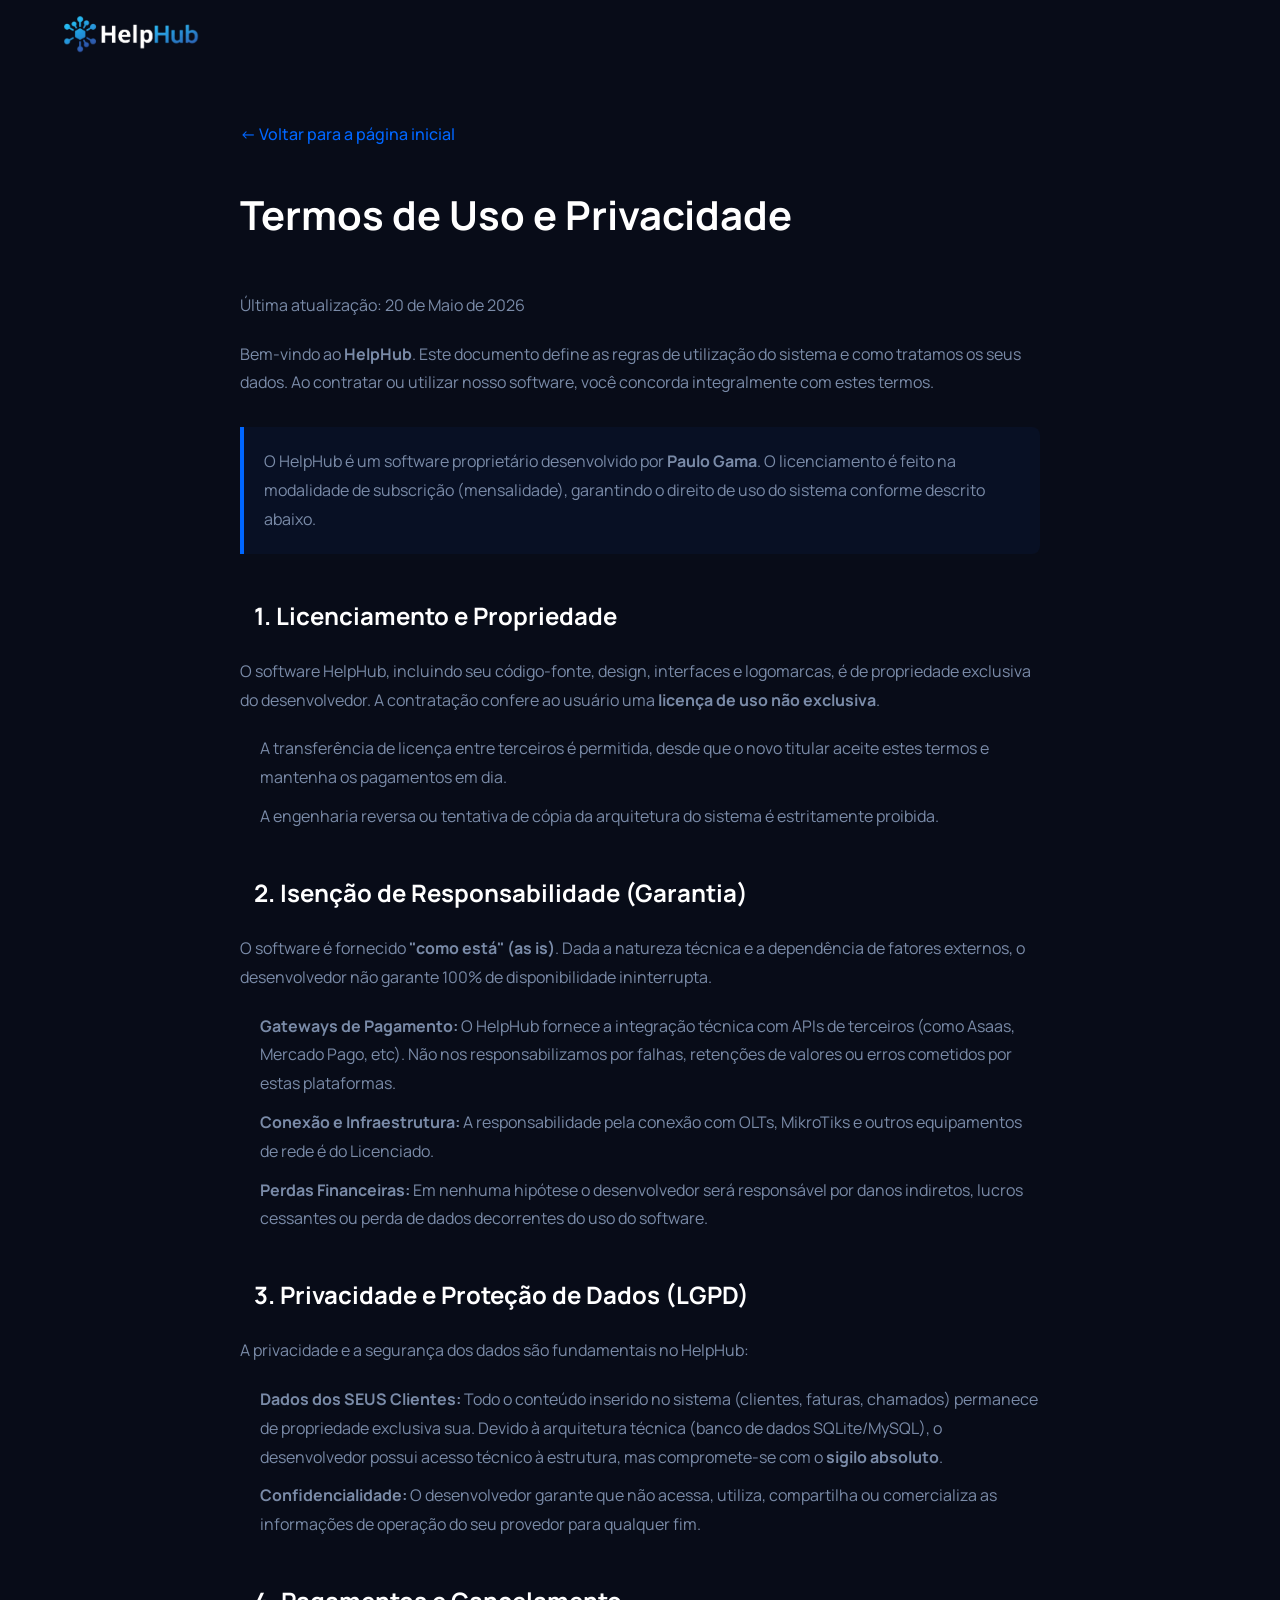
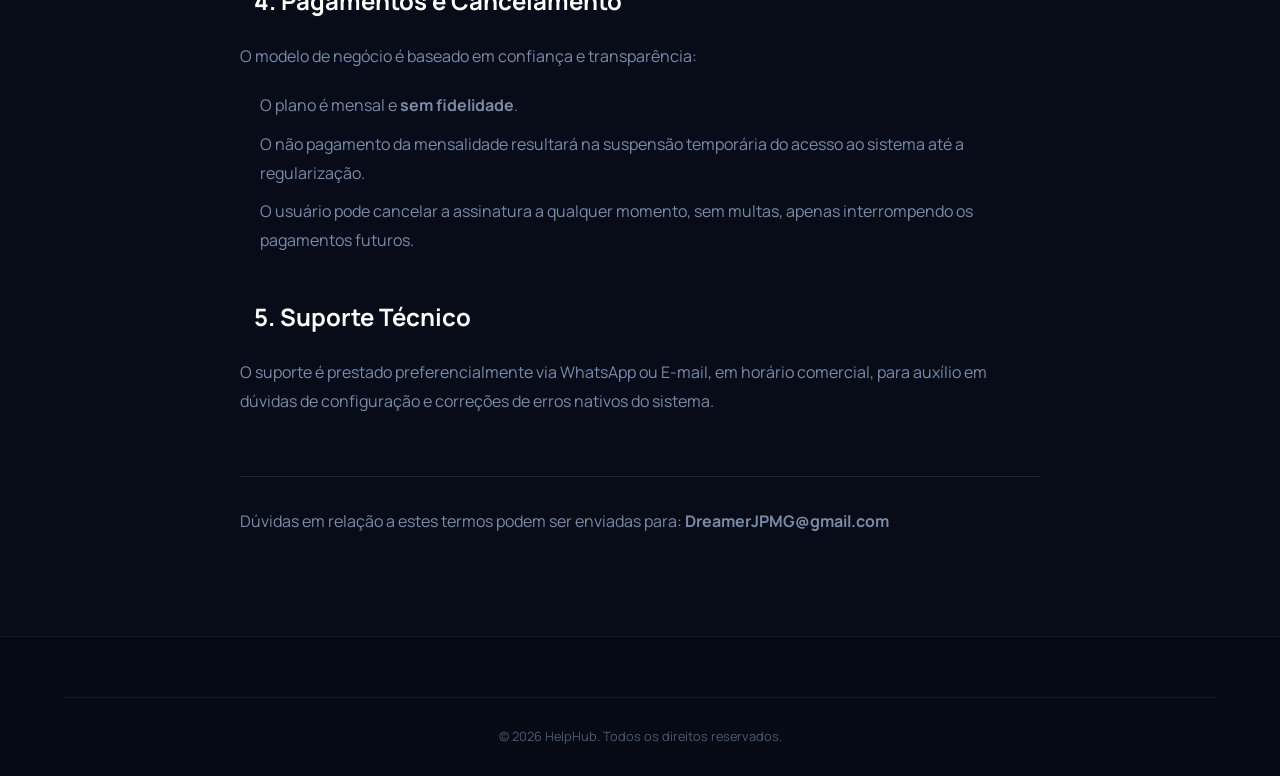
==== commit 5d4cbe45: "feat: add dashboard feature screenshots and update site interactivity with new JS and CSS modules" ====
--- a/termos.html
+++ b/termos.html
@@ -92,7 +92,7 @@
 
             <h1>Termos de Uso e Privacidade</h1>
 
-            <p>Última atualização: 03 de Abril de 2026</p>
+            <p>Última atualização: 20 de Maio de 2026</p>
 
             <p>Bem-vindo ao <strong>HelpHub</strong>. Este documento define as regras de utilização do sistema e como
                 tratamos os seus dados. Ao contratar ou utilizar nosso software, você concorda integralmente com estes
--- a/css/style.css
+++ b/css/style.css
@@ -50,9 +50,10 @@
 html {
     scroll-behavior: smooth;
     font-size: 16px;
-    scroll-padding-top: 20px;
+    scroll-padding-top: 0; /* Changed to 0 for scroll-snap */
     overflow-x: hidden;
     width: 100%;
+    scroll-snap-type: y proximity; /* Proximity provides a better feel for long sections */
 }
 
 body {
@@ -598,6 +599,79 @@
 
 .mockup-browser-bar .dot:nth-child(3) {
     background: #28C840;
+}
+/* ── Side Dots Navigation ── */
+.side-nav {
+    position: fixed;
+    right: 32px;
+    top: 50%;
+    transform: translateY(-50%);
+    z-index: 100;
+    display: flex;
+    flex-direction: column;
+    gap: 16px;
+    pointer-events: none;
+}
+
+.side-nav-dot {
+    width: 10px;
+    height: 10px;
+    border-radius: 50%;
+    background: var(--text-muted);
+    border: 2px solid transparent;
+    cursor: pointer;
+    transition: var(--transition-bounce);
+    pointer-events: auto;
+    position: relative;
+}
+
+.side-nav-dot::before {
+    content: attr(data-label);
+    position: absolute;
+    right: 25px;
+    top: 50%;
+    transform: translateY(-50%);
+    background: var(--bg-card-solid);
+    padding: 6px 12px;
+    border-radius: 6px;
+    font-size: 0.75rem;
+    font-weight: 600;
+    color: var(--text-primary);
+    opacity: 0;
+    visibility: hidden;
+    white-space: nowrap;
+    transition: var(--transition);
+    border: 1px solid var(--border-glass);
+}
+
+.side-nav-dot:hover::before {
+    opacity: 1;
+    visibility: visible;
+    right: 30px;
+}
+
+.side-nav-dot:hover {
+    background: var(--text-primary);
+    transform: scale(1.2);
+}
+
+.side-nav-dot.is-active {
+    background: var(--accent);
+    border-color: var(--accent-glow);
+    box-shadow: 0 0 15px var(--accent);
+    transform: scale(1.4);
+}
+
+/* Sections for scroll-snap */
+section {
+    scroll-snap-align: start;
+    scroll-snap-stop: always;
+}
+
+@media (max-width: 991px) {
+    .side-nav {
+        display: none;
+    }
 }
 
 .mockup-browser-bar .url-bar {
@@ -909,9 +983,9 @@
 }
 
 .screenshot-tab {
-    padding: 10px 24px;
+    padding: 8px 16px;
     border-radius: 50px;
-    font-size: 0.88rem;
+    font-size: 0.82rem;
     font-weight: 600;
     color: var(--text-secondary);
     background: rgba(255, 255, 255, 0.04);
@@ -1597,4 +1671,51 @@
 ::selection {
     background: var(--accent);
     color: #fff;
+}
+
+/* Subtle repeating diagonal watermark overlay (visible only on Clientes tab) */
+.screenshot-watermark-overlay {
+    position: absolute;
+    inset: 0;
+    pointer-events: none;
+    display: grid;
+    grid-template-columns: repeat(2, 1fr);
+    grid-template-rows: repeat(2, 1fr);
+    gap: 48px;
+    padding: 48px;
+    opacity: 0;
+    visibility: hidden;
+    z-index: 5;
+    overflow: hidden;
+    transition: opacity 0.3s ease, visibility 0.3s ease;
+    mix-blend-mode: difference; /* Inverts color automatically based on background for perfect readability! */
+}
+
+/* When the Clientes image is active, we trigger the watermark overlay opacity */
+.screenshot-body img[data-tab="clientes"].is-active ~ .screenshot-watermark-overlay {
+    opacity: 0.3; /* Adjusted opacity so it stands out clearly on both light and dark sections */
+    visibility: visible;
+}
+
+.watermark-text {
+    font-family: var(--font-display);
+    font-size: 1.2rem;
+    font-weight: 800;
+    color: rgba(255, 255, 255, 0.45); /* High-contrast white that inverts to dark over light backgrounds */
+    text-shadow: 1px 1px 1px rgba(0, 0, 0, 0.15);
+    transform: rotate(-25deg);
+    text-transform: uppercase;
+    white-space: nowrap;
+    display: flex;
+    justify-content: center;
+    align-items: center;
+    user-select: none;
+    letter-spacing: 0.12em;
+}
+
+/* Responsive adjustments for watermark */
+@media (max-width: 576px) {
+    .watermark-text {
+        font-size: 0.85rem;
+    }
 }
